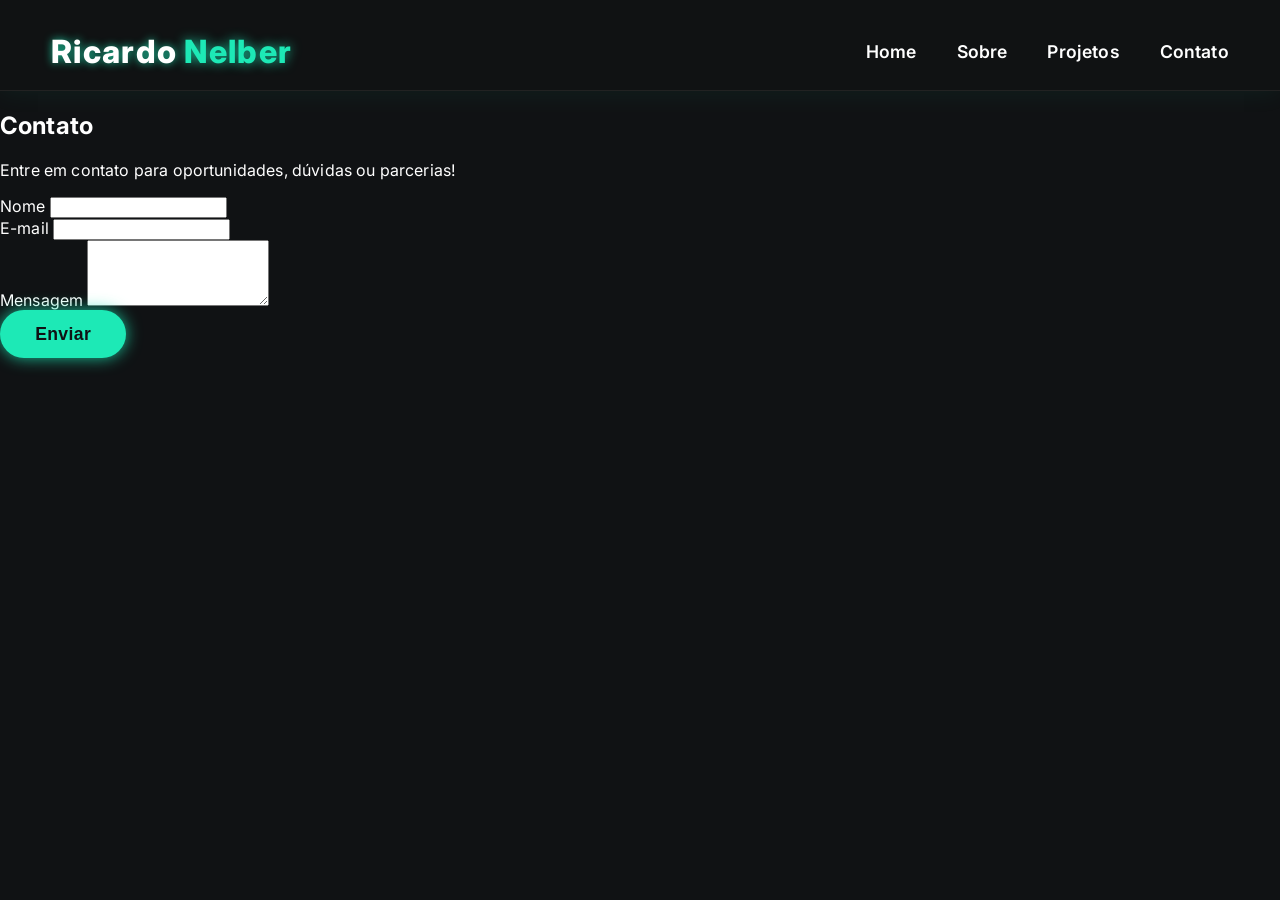
==== Portifolio/views/contato.html @ 891d6008 "Meu portifoli 0.1 Add my portifolio on GitHub" ====
<!DOCTYPE html>
<html lang="pt-br">
<head>
  <meta charset="UTF-8">
  <meta name="viewport" content="width=device-width, initial-scale=1.0">
  <title>Contato | Ricardo Nelber</title>
  <link rel="stylesheet" href="../assets/css/style.css">
  <link href="https://fonts.googleapis.com/css2?family=Inter:wght@400;600;800&display=swap" rel="stylesheet">
</head>
<body>
  <nav class="navbar">
    <div class="logo">Ricardo <span>Nelber</span></div>
    <ul class="nav-links">
      <li><a href="../index.html">Home</a></li>
      <li><a href="sobre.html">Sobre</a></li>
      <li><a href="projetos.html">Projetos</a></li>
      <li><a href="contato.html">Contato</a></li>
    </ul>
  </nav>
  <main>
    <section class="contato-section">
      <div class="contato-card">
        <h1>Contato</h1>
        <p>Entre em contato para oportunidades, dúvidas ou parcerias!</p>
        <form class="form-contato" autocomplete="off">
          <div class="form-group">
            <label for="nome">Nome</label>
            <input type="text" id="nome" name="nome" required>
          </div>
          <div class="form-group">
            <label for="email">E-mail</label>
            <input type="email" id="email" name="email" required>
          </div>
          <div class="form-group">
            <label for="mensagem">Mensagem</label>
            <textarea id="mensagem" name="mensagem" rows="4" required></textarea>
          </div>
          <button type="submit" class="btn btn-neon">Enviar</button>
        </form>
      </div>
    </section>
  </main>
  <script src="../assets/js/main.js"></script>
</body>
</html>
---- Portifolio/assets/css/style.css ----
/* Paleta: preto, branco, verde água neon */
:root {
  --cor-bg: #101214;
  --cor-card: #181a1b;
  --cor-texto: #fff;
  --cor-neon: #1de9b6;
  --cor-neon-glow: #1de9b6cc;
  --cor-outline: #222;
  --cor-btn-outline: #fff;
  --cor-btn-hover: #1de9b6;
  --font-main: 'Inter', Arial, Helvetica, sans-serif;
}

body {
  background: var(--cor-bg);
  color: var(--cor-texto);
  font-family: var(--font-main);
  margin: 0;
  min-height: 100vh;
  letter-spacing: 0.01em;
}

.navbar {
  display: flex;
  justify-content: space-between;
  align-items: center;
  padding: 2rem 4vw 1.2rem 4vw;
  background: rgba(16,18,20,0.95);
  box-shadow: 0 2px 24px 0 #1de9b610;
  border-bottom: 1px solid var(--cor-outline);
  position: sticky;
  top: 0;
  z-index: 10;
}
.logo {
  font-size: 2rem;
  font-weight: 800;
  letter-spacing: 0.04em;
  color: var(--cor-texto);
  text-shadow: 0 0 8px var(--cor-neon-glow);
}
.logo span {
  color: var(--cor-neon);
  text-shadow: 0 0 12px var(--cor-neon-glow);
}
.nav-links {
  list-style: none;
  display: flex;
  gap: 2.5rem;
  margin: 0;
  padding: 0;
}
.nav-links a {
  color: var(--cor-texto);
  text-decoration: none;
  font-weight: 600;
  font-size: 1.1rem;
  position: relative;
  transition: color 0.2s;
}
.nav-links a::after {
  content: '';
  display: block;
  height: 2px;
  width: 0;
  background: linear-gradient(90deg, var(--cor-neon), #fff0 80%);
  transition: width 0.3s cubic-bezier(.4,0,.2,1);
  position: absolute;
  left: 0;
  bottom: -4px;
}
.nav-links a:hover {
  color: var(--cor-neon);
}
.nav-links a:hover::after {
  width: 100%;
}

.hero {
  display: flex;
  align-items: center;
  justify-content: center;
  min-height: 80vh;
  padding: 0 4vw;
}
.hero-content {
  display: flex;
  flex-direction: column;
  align-items: center;
  gap: 2.5rem;
  background: var(--cor-card);
  border-radius: 2rem;
  box-shadow: 0 0 32px 0 var(--cor-neon-glow), 0 2px 24px 0 #0008;
  padding: 3rem 2.5rem 2.5rem 2.5rem;
  max-width: 480px;
  width: 100%;
  margin-top: 4vh;
  border: 1.5px solid var(--cor-neon);
  position: relative;
  overflow: hidden;
}
.hero-content::before {
  content: '';
  position: absolute;
  top: -60px;
  left: -60px;
  width: 180px;
  height: 180px;
  background: radial-gradient(circle, var(--cor-neon-glow) 0%, #0000 80%);
  filter: blur(24px);
  z-index: 0;
}
.hero-photo {
  width: 120px;
  height: 120px;
  object-fit: cover;
  border-radius: 50%;
  border: 3px solid var(--cor-neon);
  box-shadow: 0 0 24px 0 var(--cor-neon-glow);
  background: #fff1;
  z-index: 1;
}
.hero-text {
  text-align: center;
  z-index: 1;
}
.hero-text h1 {
  font-size: 2.2rem;
  font-weight: 800;
  margin: 0 0 0.5rem 0;
  letter-spacing: 0.03em;
  color: var(--cor-neon);
  text-shadow: 0 0 8px var(--cor-neon-glow);
}
.hero-text h2 {
  font-size: 1.1rem;
  font-weight: 600;
  margin: 0 0 1.2rem 0;
  color: var(--cor-texto);
  opacity: 0.85;
}
.frase {
  font-size: 1.05rem;
  font-style: italic;
  color: #fff;
  margin-bottom: 2rem;
  opacity: 0.8;
}
.hero-buttons {
  display: flex;
  gap: 1.2rem;
  justify-content: center;
}
.btn {
  padding: 0.85rem 2.2rem;
  border-radius: 2rem;
  font-size: 1.1rem;
  font-weight: 700;
  border: none;
  cursor: pointer;
  transition: background 0.2s, color 0.2s, box-shadow 0.2s;
  outline: none;
  text-decoration: none;
  letter-spacing: 0.02em;
  box-shadow: 0 0 0 0 var(--cor-neon-glow);
}
.btn-neon {
  background: var(--cor-neon);
  color: #101214;
  box-shadow: 0 0 16px 0 var(--cor-neon-glow);
}
.btn-neon:hover {
  background: #fff;
  color: var(--cor-neon);
  box-shadow: 0 0 32px 0 var(--cor-neon-glow);
}
.btn-outline {
  background: transparent;
  color: var(--cor-btn-outline);
  border: 2px solid var(--cor-neon);
}
.btn-outline:hover {
  background: var(--cor-neon);
  color: #101214;
  box-shadow: 0 0 24px 0 var(--cor-neon-glow);
}

@media (max-width: 700px) {
  .navbar {
    flex-direction: column;
    gap: 1.2rem;
    padding: 1.2rem 2vw 1.2rem 2vw;
  }
  .hero-content {
    padding: 2rem 1rem 1.5rem 1rem;
    max-width: 98vw;
  }
}
@media (max-width: 480px) {
  .hero-content {
    padding: 1.2rem 0.2rem 1rem 0.2rem;
    border-radius: 1.2rem;
  }
  .hero-photo {
    width: 90px;
    height: 90px;
  }
  .logo {
    font-size: 1.3rem;
  }
}
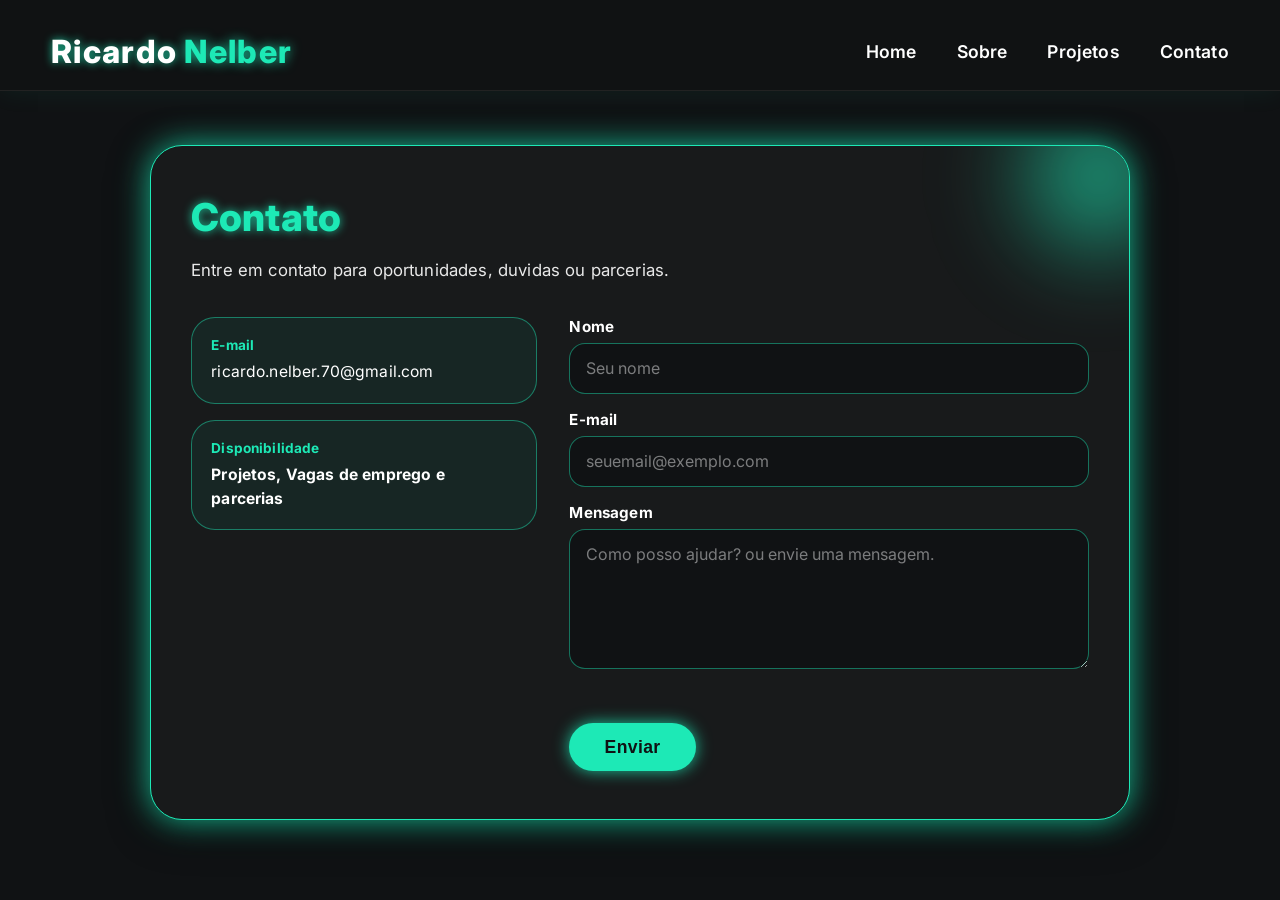
==== commit 4ac7e956: "Resestruturação atualização do CSS faltante e preparação para conexão com n8n" ====
--- a/Portifolio/views/contato.html
+++ b/Portifolio/views/contato.html
@@ -1,45 +1,68 @@
-<!DOCTYPE html>
-<html lang="pt-br">
-<head>
-  <meta charset="UTF-8">
-  <meta name="viewport" content="width=device-width, initial-scale=1.0">
-  <title>Contato | Ricardo Nelber</title>
-  <link rel="stylesheet" href="../assets/css/style.css">
-  <link href="https://fonts.googleapis.com/css2?family=Inter:wght@400;600;800&display=swap" rel="stylesheet">
-</head>
-<body>
-  <nav class="navbar">
-    <div class="logo">Ricardo <span>Nelber</span></div>
-    <ul class="nav-links">
-      <li><a href="../index.html">Home</a></li>
-      <li><a href="sobre.html">Sobre</a></li>
-      <li><a href="projetos.html">Projetos</a></li>
-      <li><a href="contato.html">Contato</a></li>
-    </ul>
-  </nav>
-  <main>
-    <section class="contato-section">
-      <div class="contato-card">
-        <h1>Contato</h1>
-        <p>Entre em contato para oportunidades, dúvidas ou parcerias!</p>
-        <form class="form-contato" autocomplete="off">
-          <div class="form-group">
-            <label for="nome">Nome</label>
-            <input type="text" id="nome" name="nome" required>
-          </div>
-          <div class="form-group">
-            <label for="email">E-mail</label>
-            <input type="email" id="email" name="email" required>
-          </div>
-          <div class="form-group">
-            <label for="mensagem">Mensagem</label>
-            <textarea id="mensagem" name="mensagem" rows="4" required></textarea>
-          </div>
-          <button type="submit" class="btn btn-neon">Enviar</button>
-        </form>
-      </div>
-    </section>
-  </main>
-  <script src="../assets/js/main.js"></script>
-</body>
-</html>
+<!DOCTYPE html>
+<html lang="pt-br">
+<head>
+  <meta charset="UTF-8">
+  <meta name="viewport" content="width=device-width, initial-scale=1.0">
+  <title>Contato | Ricardo Nelber</title>
+  <link rel="stylesheet" href="../assets/css/style.css">
+  <link rel="stylesheet" href="../assets/css/contato.css">
+  <link href="https://fonts.googleapis.com/css2?family=Inter:wght@400;600;800&display=swap" rel="stylesheet">
+</head>
+<body>
+  <nav class="navbar">
+    <div class="logo">Ricardo <span>Nelber</span></div>
+    <ul class="nav-links">
+      <li><a href="../index.html">Home</a></li>
+      <li><a href="sobre.html">Sobre</a></li>
+      <li><a href="projetos.html">Projetos</a></li>
+      <li><a href="contato.html">Contato</a></li>
+    </ul>
+  </nav>
+  <main>
+    <section class="contato-section">
+      <div class="contato-card">
+        <h1>Contato</h1>
+        <p>Entre em contato para oportunidades, duvidas ou parcerias.</p>
+
+        <div class="contato-grid">
+          <div class="contato-info">
+            <div class="contato-info-item">
+              <span>E-mail </span>
+              <a href="mailto:ricardo.nelber.70@gmail.com">ricardo.nelber.70@gmail.com</a>
+            </div>
+            <div class="contato-info-item">
+              <span>Disponibilidade</span>
+              <strong>Projetos, Vagas de emprego e parcerias</strong>
+            </div>
+          </div>
+
+          <form
+            class="form-contato"
+            action="#"
+            method="post"
+            autocomplete="off"
+            data-webhook-url=""
+            data-backend-ready="n8n-python-php"
+          >
+            <div class="form-group">
+              <label for="nome">Nome</label>
+              <input type="text" id="nome" name="nome" placeholder="Seu nome" minlength="2" maxlength="80" required>
+            </div>
+            <div class="form-group">
+              <label for="email">E-mail</label>
+              <input type="email" id="email" name="email" placeholder="seuemail@exemplo.com" maxlength="120" required>
+            </div>
+            <div class="form-group">
+              <label for="mensagem">Mensagem</label>
+              <textarea id="mensagem" name="mensagem" rows="5" placeholder="Como posso ajudar? ou envie uma mensagem." minlength="10" maxlength="1200" required></textarea>
+            </div>
+            <p class="form-status" aria-live="polite"></p>
+            <button type="submit" class="btn btn-neon">Enviar</button>
+          </form>
+        </div>
+      </div>
+    </section>
+  </main>
+  <script src="../assets/js/main.js"></script>
+</body>
+</html>
--- a/Portifolio/assets/css/contato.css
+++ b/Portifolio/assets/css/contato.css
@@ -0,0 +1,218 @@
+/* =========================
+   CONTATO PAGE (ISOLADO)
+   ========================= */
+
+.contato-section {
+  display: flex;
+  justify-content: center;
+  align-items: center;
+  padding: 6vh 4vw;
+}
+
+.contato-card {
+  width: 100%;
+  max-width: 980px;
+  background: var(--cor-card);
+  border-radius: 2rem;
+  padding: 3rem 2.5rem;
+  border: 1.5px solid var(--cor-neon);
+  box-shadow:
+    0 0 32px var(--cor-neon-glow),
+    0 8px 40px rgba(0, 0, 0, 0.6);
+  position: relative;
+  overflow: hidden;
+  box-sizing: border-box;
+}
+
+.contato-card::before {
+  content: "";
+  position: absolute;
+  top: -80px;
+  right: -80px;
+  width: 220px;
+  height: 220px;
+  background: radial-gradient(circle, var(--cor-neon-glow), transparent 70%);
+  filter: blur(40px);
+  z-index: 0;
+}
+
+.contato-card > * {
+  position: relative;
+  z-index: 1;
+}
+
+.contato-card h1 {
+  font-size: 2.4rem;
+  font-weight: 800;
+  margin: 0 0 1rem 0;
+  color: var(--cor-neon);
+  text-shadow: 0 0 10px var(--cor-neon-glow);
+}
+
+.contato-card > p {
+  max-width: 680px;
+  font-size: 1.05rem;
+  line-height: 1.7;
+  margin: 0 0 2rem 0;
+  color: var(--cor-texto);
+  opacity: 0.9;
+}
+
+.contato-grid {
+  display: grid;
+  grid-template-columns: minmax(220px, 0.8fr) minmax(0, 1.2fr);
+  gap: 2rem;
+  align-items: start;
+}
+
+.contato-info {
+  display: grid;
+  gap: 1rem;
+}
+
+.contato-info-item {
+  padding: 1.2rem;
+  border: 1px solid rgba(29, 233, 182, 0.45);
+  border-radius: 1.5rem;
+  background: rgba(29, 233, 182, 0.06);
+}
+
+.contato-info-item span {
+  display: block;
+  font-size: 0.85rem;
+  font-weight: 700;
+  color: var(--cor-neon);
+  margin-bottom: 0.45rem;
+}
+
+.contato-info-item a,
+.contato-info-item strong {
+  color: var(--cor-texto);
+  font-size: 0.98rem;
+  line-height: 1.5;
+  text-decoration: none;
+  overflow-wrap: anywhere;
+}
+
+.contato-info-item a:hover {
+  color: var(--cor-neon);
+}
+
+.form-contato {
+  display: grid;
+  gap: 1rem;
+}
+
+.form-group {
+  display: grid;
+  gap: 0.45rem;
+}
+
+.form-group label {
+  font-size: 0.95rem;
+  font-weight: 700;
+  color: var(--cor-texto);
+}
+
+.form-group input,
+.form-group textarea {
+  width: 100%;
+  box-sizing: border-box;
+  border: 1px solid rgba(29, 233, 182, 0.45);
+  border-radius: 1rem;
+  background: #101214;
+  color: var(--cor-texto);
+  font: inherit;
+  padding: 0.9rem 1rem;
+  outline: none;
+  transition: border-color 0.2s, box-shadow 0.2s;
+}
+
+.form-group textarea {
+  resize: vertical;
+  min-height: 140px;
+}
+
+.form-group input::placeholder,
+.form-group textarea::placeholder {
+  color: rgba(255, 255, 255, 0.45);
+}
+
+.form-group input:focus,
+.form-group textarea:focus {
+  border-color: var(--cor-neon);
+  box-shadow: 0 0 18px rgba(29, 233, 182, 0.22);
+}
+
+.form-contato .btn {
+  justify-self: start;
+}
+
+.form-contato .btn:disabled {
+  cursor: wait;
+  opacity: 0.72;
+}
+
+.form-status {
+  min-height: 1.4rem;
+  margin: 0;
+  font-size: 0.92rem;
+  font-weight: 600;
+  line-height: 1.5;
+  opacity: 0.92;
+}
+
+.form-status[data-status="loading"] {
+  color: var(--cor-texto);
+}
+
+.form-status[data-status="success"] {
+  color: var(--cor-neon);
+}
+
+.form-status[data-status="error"] {
+  color: #ff8a8a;
+}
+
+@media (max-width: 768px) {
+  .nav-links {
+    flex-wrap: wrap;
+    justify-content: center;
+    gap: 1rem 1.4rem;
+  }
+
+  .contato-card {
+    padding: 2rem 1.5rem;
+  }
+
+  .contato-card h1 {
+    font-size: 2rem;
+  }
+
+  .contato-grid {
+    grid-template-columns: 1fr;
+  }
+}
+
+@media (max-width: 480px) {
+  .contato-section {
+    padding: 4vh 3vw;
+  }
+
+  .contato-card {
+    padding: 1.5rem 1rem;
+    border-radius: 1.5rem;
+  }
+
+  .contato-card h1 {
+    font-size: 1.7rem;
+  }
+
+  .contato-info-item {
+    border-radius: 1.2rem;
+  }
+
+  .form-contato .btn {
+    width: 100%;
+  }
+}
